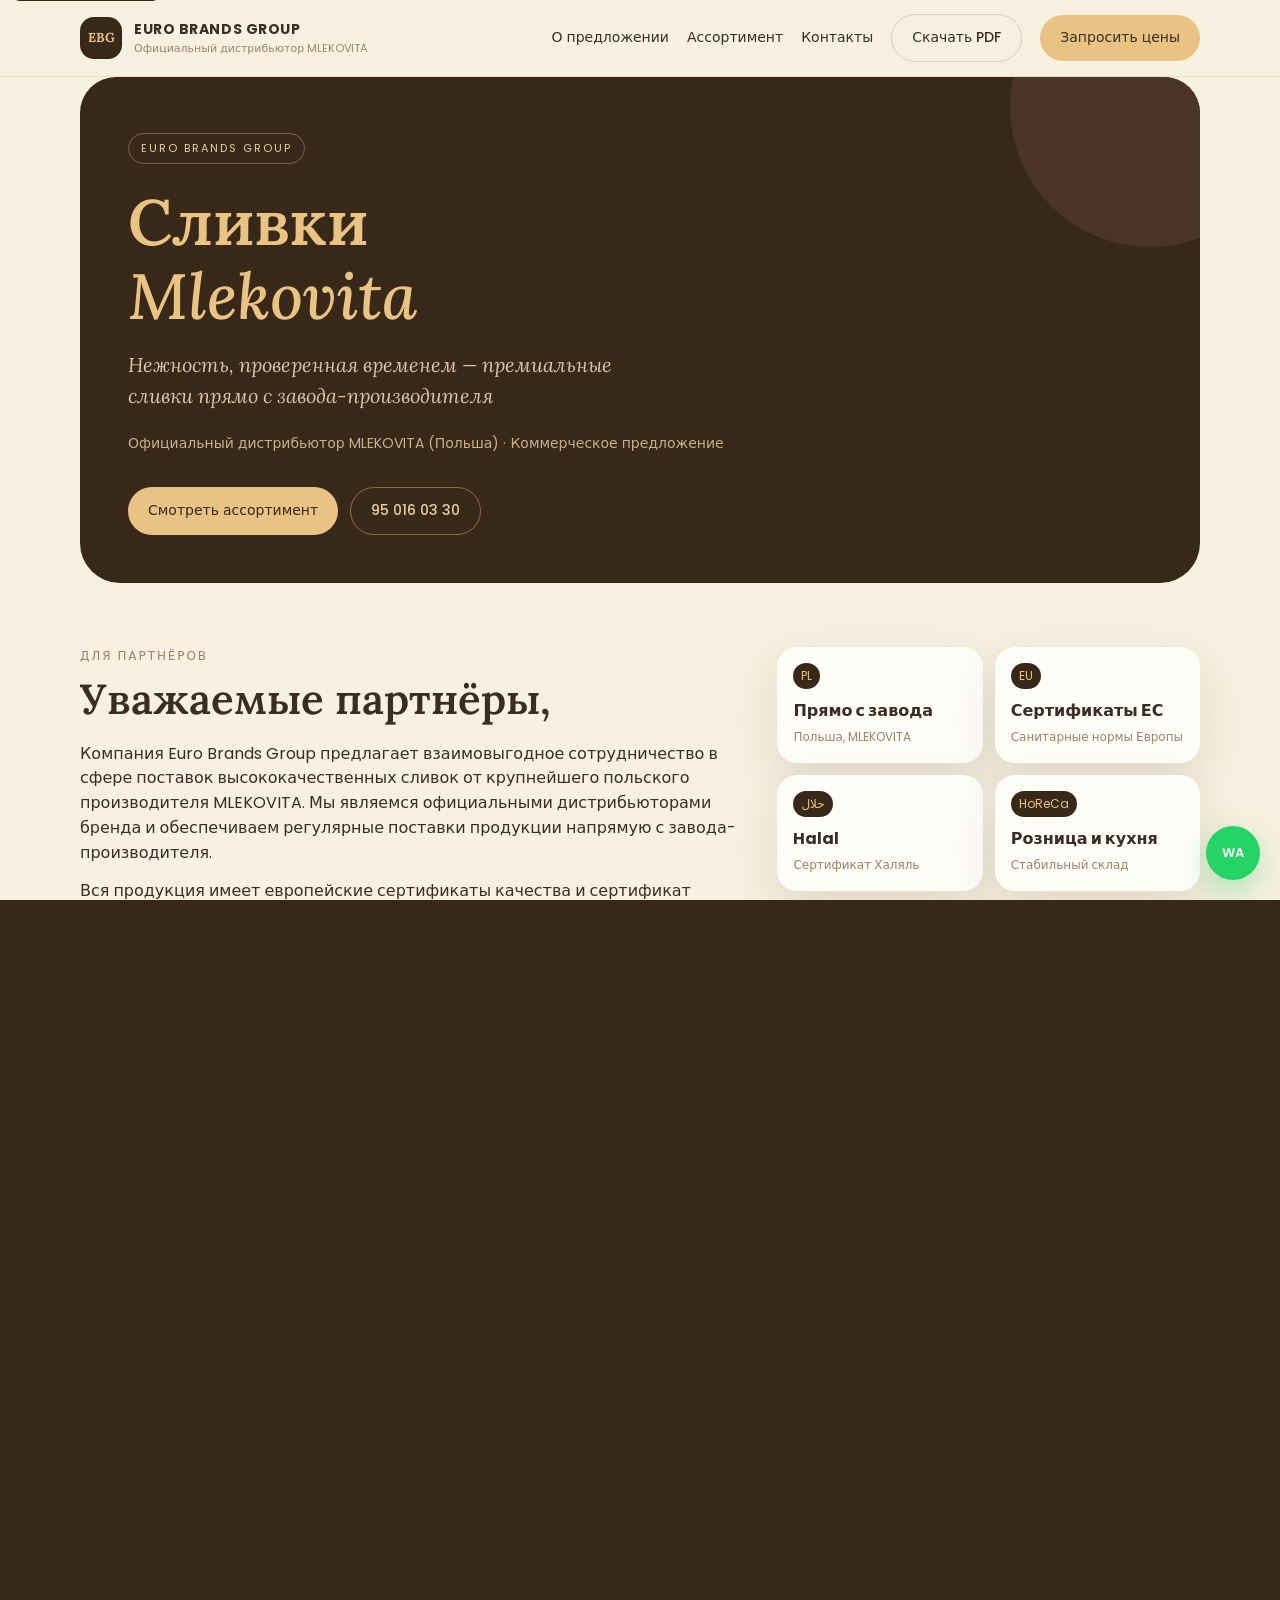
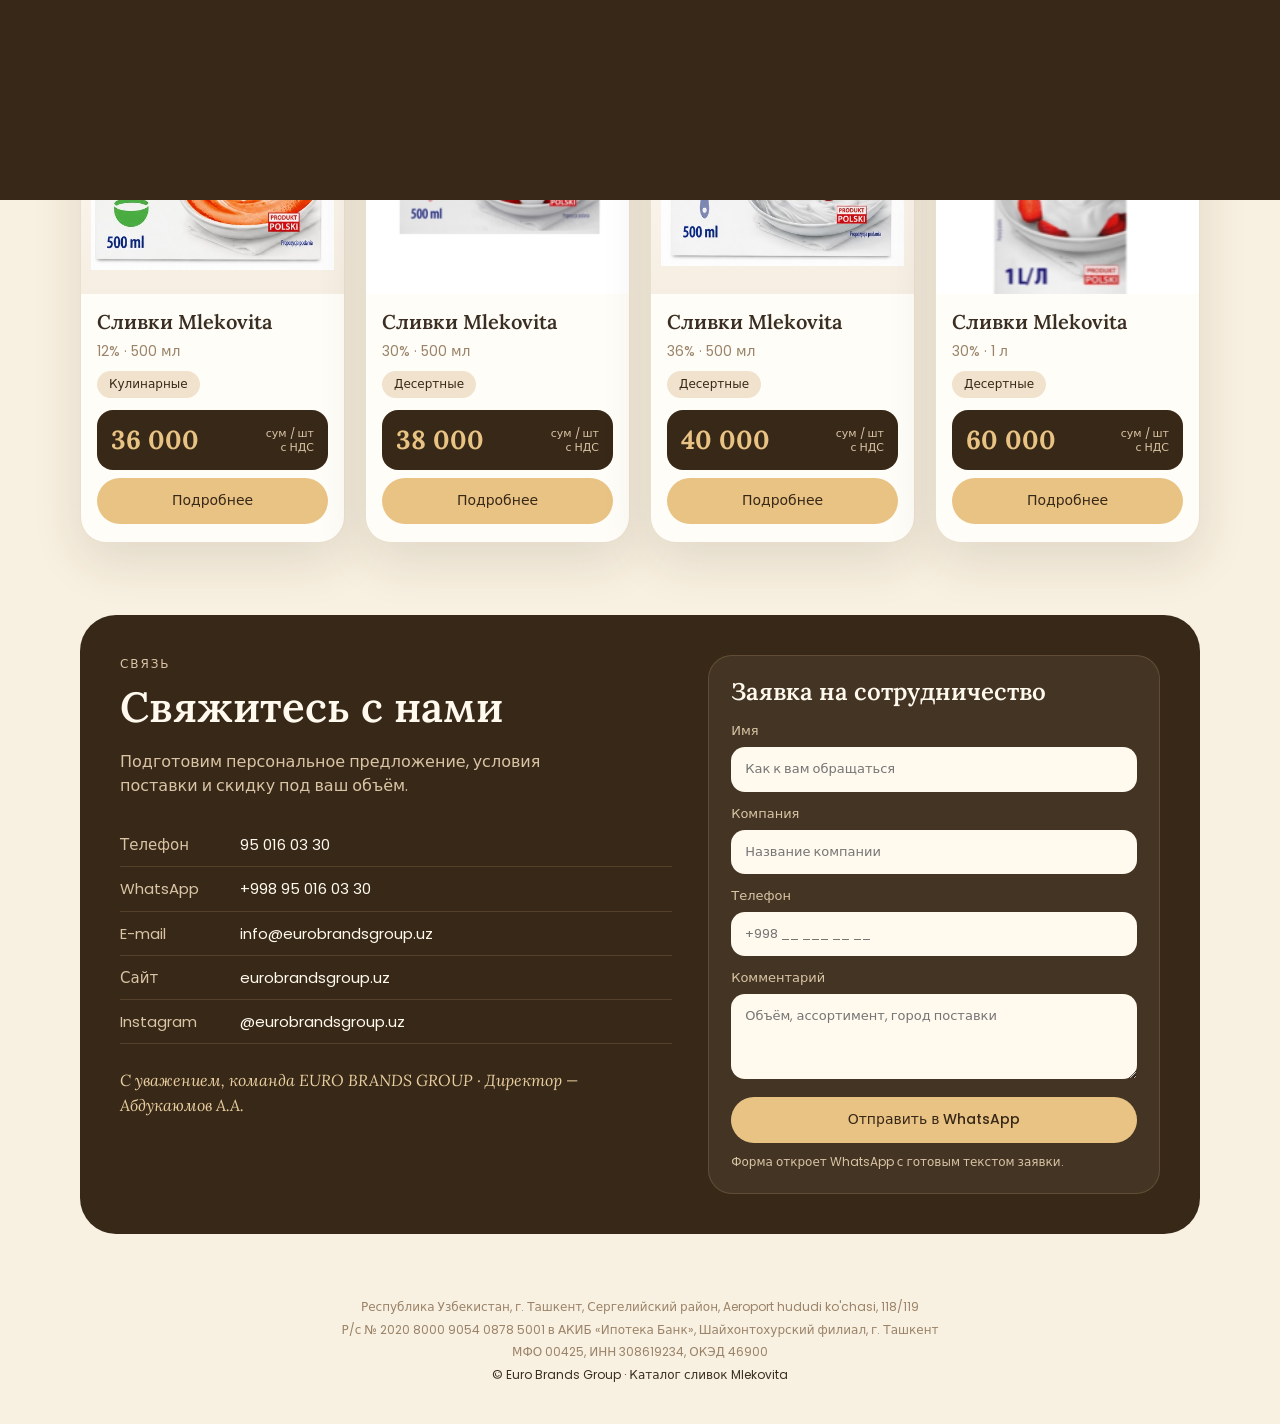
==== index.html @ cce96770 "Publish Mlekovita cream catalog for GitHub Pages. Co-authored-by: Cursor <cursoragent@cursor.com>" ====
<!DOCTYPE html>
<html lang="ru">
  <head>
    <meta charset="UTF-8" />
    <meta name="viewport" content="width=device-width, initial-scale=1" />
    <title>Каталог сливок Mlekovita — Euro Brands Group</title>
    <meta
      name="description"
      content="Официальный дистрибьютор MLEKOVITA в Узбекистане. Ультрапастеризованные сливки 12%, 30% и 36% напрямую с завода в Польше."
    />
    <meta name="theme-color" content="#382818" />
    <link rel="icon" href="./assets/favicon.svg" type="image/svg+xml" />
    <meta property="og:title" content="Каталог сливок Mlekovita — Euro Brands Group" />
    <meta property="og:image" content="./assets/og-cover.png" />
    <link rel="preconnect" href="https://fonts.googleapis.com" />
    <link rel="preconnect" href="https://fonts.gstatic.com" crossorigin />
    <link
      href="https://fonts.googleapis.com/css2?family=Lora:ital,wght@0,500;0,600;0,700;1,400;1,500&family=Poppins:ital,wght@0,400;0,500;0,600;1,400&display=swap"
      rel="stylesheet"
    />
    <link rel="stylesheet" href="./css/styles.css" />
  </head>
  <body>
    <a class="skip-link" href="#content">К содержанию</a>
    <div class="wipe" id="wipe" aria-hidden="true"></div>

    <header class="nav">
      <div class="nav__inner">
        <a class="brand" href="#top">
          <span class="brand__mark">EBG</span>
          <span class="brand__text">
            <strong>Euro Brands Group</strong>
            <small>Официальный дистрибьютор MLEKOVITA</small>
          </span>
        </a>
        <button class="nav__toggle" type="button" aria-expanded="false" aria-controls="menu">
          <span class="sr-only">Меню</span>
          <span></span><span></span><span></span>
        </button>
        <nav id="menu" class="menu">
          <a href="#about">О предложении</a>
          <a href="#products">Ассортимент</a>
          <a href="#contact">Контакты</a>
          <a class="btn btn--ghost" href="./assets/catalog.pdf" download>Скачать PDF</a>
          <a class="btn btn--gold" href="#contact">Запросить цены</a>
        </nav>
      </div>
    </header>

    <main id="content">
      <section class="hero" id="top">
        <div class="hero__panel">
          <div class="hero__orb" aria-hidden="true"></div>
          <p class="eyebrow">Euro Brands Group</p>
          <h1>Сливки<br /><em>Mlekovita</em></h1>
          <p class="hero__lead">
            Нежность, проверенная временем — премиальные сливки прямо с завода-производителя
          </p>
          <p class="hero__meta">
            Официальный дистрибьютор MLEKOVITA (Польша) · Коммерческое предложение
          </p>
          <div class="hero__actions">
            <a class="btn btn--gold" href="#products">Смотреть ассортимент</a>
            <a class="btn btn--ghost" href="tel:+998950160330">95 016 03 30</a>
          </div>
        </div>
      </section>

      <section class="about" id="about">
        <div class="about__grid reveal">
          <div>
            <p class="kicker">Для партнёров</p>
            <h2>Уважаемые партнёры,</h2>
            <p>
              Компания Euro Brands Group предлагает взаимовыгодное сотрудничество в сфере поставок
              высококачественных сливок от крупнейшего польского производителя MLEKOVITA. Мы являемся
              официальными дистрибьюторами бренда и обеспечиваем регулярные поставки продукции напрямую
              с завода-производителя.
            </p>
            <p>
              Вся продукция имеет европейские сертификаты качества и сертификат Халяль (Halal), а также
              соответствует санитарным нормам ЕС и проходит строгий контроль на каждом этапе
              производства. Сливки Mlekovita востребованы как в розничных продажах, так и в сегменте
              HoReCa.
            </p>
          </div>
          <aside class="badges">
            <div class="badge"><span>PL</span><strong>Прямо с завода</strong><small>Польша, MLEKOVITA</small></div>
            <div class="badge"><span>EU</span><strong>Сертификаты ЕС</strong><small>Санитарные нормы Европы</small></div>
            <div class="badge"><span>حلال</span><strong>Halal</strong><small>Сертификат Халяль</small></div>
            <div class="badge"><span>HoReCa</span><strong>Розница и кухня</strong><small>Стабильный склад</small></div>
          </aside>
        </div>

        <ul class="benefits">
          <li class="reveal">
            <span class="check" aria-hidden="true">✓</span>
            <p>Гарантированное качество и подлинность продукции</p>
          </li>
          <li class="reveal">
            <span class="check" aria-hidden="true">✓</span>
            <p>Конкурентные цены от официального дистрибьютора</p>
          </li>
          <li class="reveal">
            <span class="check" aria-hidden="true">✓</span>
            <p>Гибкие условия сотрудничества и индивидуальные скидки</p>
          </li>
          <li class="reveal">
            <span class="check" aria-hidden="true">✓</span>
            <p>Стабильные поставки и постоянное наличие на складе</p>
          </li>
        </ul>

        <p class="about__note reveal">
          Будем рады обсудить индивидуальные условия работы и подготовить персональное предложение для
          вашей компании. Ниже — подробная информация об ассортименте сливок.
        </p>
      </section>

      <section class="catalog" id="products">
        <header class="catalog__head reveal">
          <h2>Сливки Mlekovita</h2>
          <p>Ультрапастеризованные · из отборного молочного сырья</p>
        </header>

        <div class="toolbar reveal" role="tablist" aria-label="Фильтр ассортимента">
          <button class="chip is-active" type="button" data-filter="all">Все</button>
          <button class="chip" type="button" data-filter="culinary">Кулинарные</button>
          <button class="chip" type="button" data-filter="dessert">Десертные</button>
        </div>

        <div class="products" id="catalog-grid"></div>
      </section>

      <section class="contact" id="contact">
        <div class="contact__panel reveal">
          <div>
            <p class="kicker kicker--light">Связь</p>
            <h2>Свяжитесь с нами</h2>
            <p class="contact__intro">
              Подготовим персональное предложение, условия поставки и скидку под ваш объём.
            </p>
            <ul class="contacts">
              <li><span>Телефон</span><a href="tel:+998950160330">95 016 03 30</a></li>
              <li><span>WhatsApp</span><a href="https://wa.me/998950160330" target="_blank" rel="noopener">+998 95 016 03 30</a></li>
              <li><span>E-mail</span><a href="mailto:info@eurobrandsgroup.uz">info@eurobrandsgroup.uz</a></li>
              <li><span>Сайт</span><a href="https://eurobrandsgroup.uz" target="_blank" rel="noopener">eurobrandsgroup.uz</a></li>
              <li><span>Instagram</span><a href="https://instagram.com/eurobrandsgroup.uz" target="_blank" rel="noopener">@eurobrandsgroup.uz</a></li>
            </ul>
            <p class="signoff">С уважением, команда EURO BRANDS GROUP · Директор — Абдукаюмов А.А.</p>
          </div>

          <form class="lead" id="lead-form">
            <h3>Заявка на сотрудничество</h3>
            <label>Имя<input name="name" type="text" autocomplete="name" required placeholder="Как к вам обращаться" /></label>
            <label>Компания<input name="company" type="text" autocomplete="organization" placeholder="Название компании" /></label>
            <label>Телефон<input name="phone" type="tel" autocomplete="tel" required placeholder="+998 __ ___ __ __" /></label>
            <label>Комментарий<textarea name="message" rows="3" placeholder="Объём, ассортимент, город поставки"></textarea></label>
            <button class="btn btn--gold btn--full" type="submit">Отправить в WhatsApp</button>
            <p class="lead__hint">Форма откроет WhatsApp с готовым текстом заявки.</p>
          </form>
        </div>
      </section>
    </main>

    <footer class="footer">
      <p>Республика Узбекистан, г. Ташкент, Сергелийский район, Aeroport hududi ko'chasi, 118/119</p>
      <p>Р/с № 2020 8000 9054 0878 5001 в АКИБ «Ипотека Банк», Шайхонтохурский филиал, г. Ташкент</p>
      <p>МФО 00425, ИНН 308619234, ОКЭД 46900</p>
      <p class="footer__copy">© Euro Brands Group · Каталог сливок Mlekovita</p>
    </footer>

    <a class="wa-float" href="https://wa.me/998950160330" target="_blank" rel="noopener" aria-label="Написать в WhatsApp">WA</a>

    <script src="./js/products.js"></script>
    <script src="./js/main.js"></script>
  </body>
</html>
---- css/styles.css ----
:root {
  --cream: #f8f0e0;
  --cream-2: #f3e6cf;
  --paper: #fff9ee;
  --white: #fffdf8;
  --chocolate: #382818;
  --chocolate-2: #4a3426;
  --ink: #3a2e22;
  --gold: #e9c384;
  --gold-2: #e9cfa0;
  --gold-3: #d9c4a5;
  --line: #c9af8c;
  --muted: #9a8368;
  --green: #2f8a3a;
  --red: #c21f3a;
  --navy: #1c3d6e;
  --shadow: 0 18px 50px rgba(56, 40, 24, 0.12);
  --radius: 28px;
  --max: 1120px;
}

*,
*::before,
*::after {
  box-sizing: border-box;
}

html {
  scroll-behavior: smooth;
}

body {
  margin: 0;
  font-family: "Poppins", system-ui, sans-serif;
  color: var(--ink);
  background: var(--cream);
  line-height: 1.55;
  overflow-x: hidden;
}

img {
  max-width: 100%;
  display: block;
}

a {
  color: inherit;
}

h1,
h2,
h3 {
  font-family: "Lora", Georgia, serif;
  font-weight: 600;
  line-height: 1.15;
  margin: 0;
}

p,
ul {
  margin: 0;
}

button,
input,
textarea {
  font: inherit;
}

.sr-only {
  position: absolute;
  width: 1px;
  height: 1px;
  padding: 0;
  margin: -1px;
  overflow: hidden;
  clip: rect(0, 0, 0, 0);
  white-space: nowrap;
  border: 0;
}

.skip-link {
  position: absolute;
  left: 12px;
  top: -40px;
  z-index: 20;
  background: var(--chocolate);
  color: var(--gold);
  padding: 8px 12px;
  border-radius: 8px;
}

.skip-link:focus {
  top: 12px;
}

.nav {
  position: sticky;
  top: 0;
  z-index: 10;
  backdrop-filter: blur(16px);
  background: rgba(248, 240, 224, 0.86);
  border-bottom: 1px solid rgba(201, 175, 140, 0.28);
}

.nav__inner,
.about,
.catalog,
.contact,
.footer {
  width: min(var(--max), calc(100% - 32px));
  margin: 0 auto;
}

.nav__inner {
  position: relative;
  display: flex;
  align-items: center;
  justify-content: space-between;
  gap: 16px;
  min-height: 76px;
}

.brand {
  display: flex;
  align-items: center;
  gap: 12px;
  text-decoration: none;
}

.brand__mark {
  width: 42px;
  height: 42px;
  border-radius: 14px;
  display: grid;
  place-items: center;
  background: var(--chocolate);
  color: var(--gold);
  font-family: "Lora", serif;
  font-size: 13px;
  font-weight: 700;
}

.brand__text {
  display: flex;
  flex-direction: column;
}

.brand__text strong {
  font-size: 14px;
  letter-spacing: 0.04em;
  text-transform: uppercase;
}

.brand__text small {
  color: var(--muted);
  font-size: 11px;
}

.menu {
  display: flex;
  align-items: center;
  gap: 18px;
}

.menu a {
  text-decoration: none;
  font-size: 14px;
  color: var(--ink);
}

.nav__toggle {
  display: none;
  width: 44px;
  height: 44px;
  border: 0;
  background: transparent;
  padding: 10px;
}

.nav__toggle span {
  display: block;
  height: 2px;
  margin: 6px 0;
  background: var(--chocolate);
}

.btn {
  display: inline-flex;
  align-items: center;
  justify-content: center;
  text-decoration: none;
  border: 0;
  cursor: pointer;
  border-radius: 999px;
  padding: 12px 20px;
  font-size: 14px;
  font-weight: 500;
  transition: transform 0.2s ease, background 0.2s ease;
}

.btn:hover {
  transform: translateY(-1px);
}

.btn--gold {
  background: var(--gold);
  color: var(--chocolate);
}

.btn--ghost {
  background: transparent;
  color: var(--gold-2);
  border: 1px solid rgba(233, 195, 132, 0.45);
}

.nav .btn--ghost {
  color: var(--ink);
  border-color: rgba(56, 40, 24, 0.16);
}

.btn--full {
  width: 100%;
}

.hero {
  width: min(var(--max), calc(100% - 32px));
  margin: 0 auto;
}

.hero__panel {
  position: relative;
  overflow: hidden;
  background: var(--chocolate);
  color: var(--paper);
  border-radius: 36px 36px 40px 40px;
  padding: 56px 48px 48px;
  min-height: 340px;
}

.hero__orb {
  position: absolute;
  right: -90px;
  top: -110px;
  width: 280px;
  height: 280px;
  border-radius: 50%;
  background: #4a3426;
  animation: float 8s ease-in-out infinite;
}

@keyframes float {
  0%,
  100% {
    transform: translate(0, 0);
  }
  50% {
    transform: translate(-18px, 16px);
  }
}

.eyebrow {
  display: inline-block;
  border: 1px solid rgba(233, 207, 160, 0.35);
  border-radius: 999px;
  padding: 6px 12px;
  letter-spacing: 0.18em;
  text-transform: uppercase;
  font-size: 11px;
  color: var(--gold-2);
  margin-bottom: 22px;
}

.hero h1 {
  font-size: clamp(36px, 6vw, 64px);
  color: var(--gold);
  font-style: normal;
}

.hero h1 em {
  font-style: italic;
  font-weight: 500;
}

.hero__lead {
  max-width: 520px;
  margin-top: 16px;
  font-family: "Lora", serif;
  font-style: italic;
  font-size: clamp(16px, 2vw, 20px);
  color: var(--gold-3);
}

.hero__meta {
  margin-top: 22px;
  color: var(--line);
  font-size: 14px;
}

.hero__actions {
  display: flex;
  flex-wrap: wrap;
  gap: 12px;
  margin-top: 32px;
}

.about {
  padding: 64px 0 24px;
}

.kicker {
  color: var(--muted);
  text-transform: uppercase;
  letter-spacing: 0.16em;
  font-size: 12px;
  margin-bottom: 10px;
}

.kicker--light {
  color: var(--gold-3);
}

.about h2,
.catalog h2,
.contact h2 {
  font-size: clamp(28px, 4vw, 42px);
  margin-bottom: 18px;
}

.about__grid {
  display: grid;
  grid-template-columns: 1.4fr 0.9fr;
  gap: 40px;
  align-items: start;
}

.about p + p {
  margin-top: 14px;
}

.badges {
  display: grid;
  grid-template-columns: 1fr 1fr;
  gap: 12px;
}

.badge {
  background: var(--white);
  border-radius: 20px;
  padding: 16px;
  box-shadow: var(--shadow);
}

.badge span {
  display: inline-block;
  font-size: 12px;
  color: var(--gold);
  background: var(--chocolate);
  border-radius: 999px;
  padding: 4px 8px;
  margin-bottom: 10px;
}

.badge strong,
.badge small {
  display: block;
}

.badge small {
  color: var(--muted);
  font-size: 12px;
  margin-top: 4px;
}

.benefits {
  list-style: none;
  padding: 36px 0 0;
  display: grid;
  grid-template-columns: 1fr 1fr;
  gap: 14px;
}

.benefits li {
  display: flex;
  gap: 14px;
  align-items: flex-start;
  background: var(--white);
  border-radius: 22px;
  padding: 18px 20px;
  box-shadow: 0 10px 30px rgba(56, 40, 24, 0.06);
}

.check {
  flex: 0 0 28px;
  width: 28px;
  height: 28px;
  border-radius: 50%;
  background: var(--chocolate-2);
  color: var(--paper);
  display: grid;
  place-items: center;
  font-size: 13px;
}

.about__note {
  margin-top: 28px;
  font-family: "Lora", serif;
  font-style: italic;
  color: var(--chocolate-2);
  max-width: 760px;
}

.catalog {
  padding: 24px 0 72px;
}

.catalog__head {
  background: var(--chocolate);
  color: var(--paper);
  border-radius: var(--radius);
  padding: 28px 32px;
  margin-bottom: 22px;
}

.catalog__head p {
  color: var(--gold-3);
}

.toolbar {
  display: flex;
  flex-wrap: wrap;
  gap: 10px;
  margin: 0 0 22px;
}

.chip {
  border: 1px solid rgba(56, 40, 24, 0.14);
  background: var(--white);
  color: var(--ink);
  border-radius: 999px;
  padding: 8px 16px;
  cursor: pointer;
}

.chip.is-active {
  background: var(--chocolate);
  color: var(--gold);
  border-color: var(--chocolate);
}

.products {
  display: grid;
  grid-template-columns: repeat(4, minmax(0, 1fr));
  gap: 20px;
}

.card {
  position: relative;
  display: flex;
  flex-direction: column;
  background: var(--white);
  border-radius: 26px;
  overflow: hidden;
  border: 1px solid rgba(201, 175, 140, 0.38);
  box-shadow: var(--shadow);
  transition: transform 0.25s ease, box-shadow 0.25s ease;
}

.card:hover {
  transform: translateY(-6px);
  box-shadow: 0 22px 40px rgba(56, 40, 24, 0.14);
}

.card[data-tone="green"] {
  border-top: 6px solid var(--green);
}

.card[data-tone="red"] {
  border-top: 6px solid var(--red);
}

.card[data-tone="navy"] {
  border-top: 6px solid var(--navy);
}

.card__media {
  display: block;
  aspect-ratio: 3 / 4;
  background: linear-gradient(180deg, #fff 0%, #f6eee2 100%);
  overflow: hidden;
}

.card__media img {
  width: 100%;
  height: 100%;
  object-fit: contain;
  padding: 10px;
  transform: scale(var(--zoom, 1));
  transform-origin: center center;
  transition: transform 0.5s cubic-bezier(0.22, 1, 0.36, 1);
}

.card:hover .card__media img {
  transform: scale(calc(var(--zoom, 1) * 1.05));
}

.card__body {
  padding: 16px 16px 18px;
  display: flex;
  flex-direction: column;
  gap: 8px;
  flex: 1;
}

.card__body .btn {
  margin-top: auto;
}

.card h3 {
  font-size: 20px;
}

.card__meta {
  color: var(--muted);
  font-size: 14px;
}

.tag {
  display: inline-flex;
  align-self: flex-start;
  background: #f0e2cc;
  color: var(--chocolate);
  border-radius: 999px;
  padding: 4px 12px;
  font-size: 12px;
}

.price {
  margin-top: 4px;
  background: var(--chocolate);
  color: var(--paper);
  display: flex;
  justify-content: space-between;
  align-items: center;
  padding: 10px 14px;
  border-radius: 16px;
}

.price strong {
  font-family: "Lora", serif;
  font-size: 26px;
  font-weight: 700;
  color: var(--gold);
}

.price span {
  text-align: right;
  font-size: 11px;
  color: var(--gold-3);
  line-height: 1.3;
}

.price--pdp {
  max-width: 280px;
  margin: 18px 0;
}

.fav {
  position: absolute;
  top: 14px;
  right: 14px;
  z-index: 2;
  width: 38px;
  height: 38px;
  border: 0;
  border-radius: 50%;
  background: rgba(255, 249, 238, 0.9);
  color: var(--muted);
  cursor: pointer;
}

.fav.is-on,
.fav-btn.is-on {
  color: var(--red);
}

.contact {
  padding-bottom: 56px;
}

.contact__panel {
  background: var(--chocolate);
  color: var(--paper);
  border-radius: 36px;
  padding: 40px;
  display: grid;
  grid-template-columns: 1.1fr 0.9fr;
  gap: 36px;
}

.contact__intro {
  color: var(--gold-3);
  max-width: 460px;
}

.contacts {
  list-style: none;
  padding: 24px 0;
}

.contacts li {
  display: grid;
  grid-template-columns: 110px 1fr;
  gap: 10px;
  padding: 10px 0;
  border-bottom: 1px solid rgba(233, 195, 132, 0.16);
  font-size: 15px;
}

.contacts span {
  color: var(--gold-3);
}

.contacts a {
  color: var(--paper);
  text-decoration: none;
}

.signoff {
  font-family: "Lora", serif;
  font-style: italic;
  color: var(--gold-2);
}

.lead {
  background: rgba(255, 249, 238, 0.06);
  border: 1px solid rgba(233, 195, 132, 0.18);
  border-radius: 24px;
  padding: 22px;
}

.lead h3 {
  margin-bottom: 16px;
  font-size: 24px;
}

.lead label {
  display: block;
  font-size: 13px;
  color: var(--gold-3);
  margin-bottom: 12px;
}

.lead input,
.lead textarea {
  width: 100%;
  margin-top: 6px;
  border: 0;
  border-radius: 14px;
  padding: 12px 14px;
  background: var(--paper);
  color: var(--ink);
  outline: none;
}

.lead textarea {
  resize: vertical;
}

.lead__hint {
  margin-top: 10px;
  font-size: 12px;
  color: var(--gold-3);
}

.footer {
  padding: 8px 0 40px;
  color: var(--muted);
  font-size: 12px;
  text-align: center;
}

.footer p + p {
  margin-top: 4px;
}

.footer__copy {
  margin-top: 14px;
  color: var(--ink);
}

.wipe {
  position: fixed;
  inset: 0;
  z-index: 30;
  background: var(--chocolate);
  transform: translateY(100%);
  pointer-events: none;
}

.wipe.is-in {
  animation: wipe-in 0.42s cubic-bezier(0.76, 0, 0.24, 1) forwards;
}

.wipe.is-leave {
  animation: wipe-out 0.5s cubic-bezier(0.76, 0, 0.24, 1) forwards;
}

@keyframes wipe-in {
  to {
    transform: translateY(0);
  }
}

@keyframes wipe-out {
  from {
    transform: translateY(0);
  }
  to {
    transform: translateY(-100%);
  }
}

.reveal {
  opacity: 0;
  transform: translateY(28px);
  animation: none;
}

.reveal.is-in {
  animation: rise 0.7s cubic-bezier(0.22, 1, 0.36, 1) forwards;
  animation-delay: var(--d, 0ms);
}

@keyframes rise {
  to {
    opacity: 1;
    transform: none;
  }
}

.wa-float {
  position: fixed;
  right: 20px;
  bottom: 20px;
  z-index: 12;
  width: 54px;
  height: 54px;
  border-radius: 50%;
  display: grid;
  place-items: center;
  background: #25d366;
  color: #fff;
  text-decoration: none;
  font-size: 13px;
  font-weight: 600;
  box-shadow: 0 12px 30px rgba(37, 211, 102, 0.35);
}

.pdp,
.related {
  width: min(var(--max), calc(100% - 32px));
  margin: 0 auto;
}

.pdp {
  padding: 28px 0 56px;
}

.back {
  display: inline-block;
  margin-bottom: 22px;
  text-decoration: none;
  color: var(--muted);
}

.pdp__grid {
  display: grid;
  grid-template-columns: 0.9fr 1.1fr;
  gap: 36px;
  align-items: start;
}

.lens {
  position: relative;
  overflow: hidden;
  margin: 0;
  aspect-ratio: 3 / 4;
  border-radius: 32px;
  background: var(--white);
  box-shadow: var(--shadow);
}

.lens img {
  width: 100%;
  height: 100%;
  object-fit: contain;
  padding: 18px;
  transform: scale(var(--zoom, 1));
  transform-origin: center center;
}

.lens__glass {
  position: absolute;
  width: 140px;
  height: 140px;
  margin: -70px 0 0 -70px;
  border-radius: 50%;
  border: 3px solid #fff;
  opacity: 0;
  pointer-events: none;
  box-shadow: 0 10px 30px rgba(56, 40, 24, 0.2);
}

.pdp__info h1 {
  font-size: clamp(36px, 5vw, 56px);
  margin: 10px 0 8px;
}

.pdp__spec {
  color: var(--muted);
  font-size: 18px;
}

.pdp__lead {
  margin-top: 16px;
  max-width: 520px;
}

.pdp__list {
  padding-left: 18px;
  margin: 8px 0 22px;
}

.pdp__list li + li {
  margin-top: 10px;
}

.pdp__actions {
  display: flex;
  flex-wrap: wrap;
  gap: 10px;
}

.related {
  padding-bottom: 64px;
}

.related h2 {
  margin-bottom: 16px;
}

.related__row {
  display: grid;
  grid-template-columns: repeat(3, 1fr);
  gap: 14px;
}

.mini {
  display: grid;
  gap: 8px;
  text-decoration: none;
  background: var(--white);
  border-radius: 20px;
  padding: 12px;
  box-shadow: var(--shadow);
}

.mini img {
  width: 100%;
  height: 140px;
  object-fit: contain;
}

.pdp__empty a {
  color: var(--chocolate);
}

@media (max-width: 900px) {
  .nav__toggle {
    display: block;
  }

  .menu {
    display: none;
    position: absolute;
    top: calc(100% + 8px);
    left: 0;
    right: 0;
    background: var(--white);
    border-radius: 20px;
    padding: 16px;
    flex-direction: column;
    align-items: stretch;
    box-shadow: var(--shadow);
  }

  .menu a {
    padding: 10px 8px;
  }

  .menu.is-open {
    display: flex;
  }

  .about__grid,
  .benefits,
  .contact__panel,
  .pdp__grid,
  .related__row {
    grid-template-columns: 1fr;
  }

  .products {
    grid-template-columns: 1fr 1fr;
  }

  .hero__panel,
  .contact__panel,
  .catalog__head {
    padding: 28px 22px;
  }
}

@media (max-width: 640px) {
  .products {
    grid-template-columns: 1fr;
    max-width: 380px;
    margin-inline: auto;
  }
}

@media (prefers-reduced-motion: reduce) {
  html {
    scroll-behavior: auto;
  }

  .btn:hover,
  .card,
  .hero__orb,
  .reveal {
    transform: none !important;
    animation: none !important;
    opacity: 1 !important;
  }

  .wipe {
    display: none !important;
  }
}
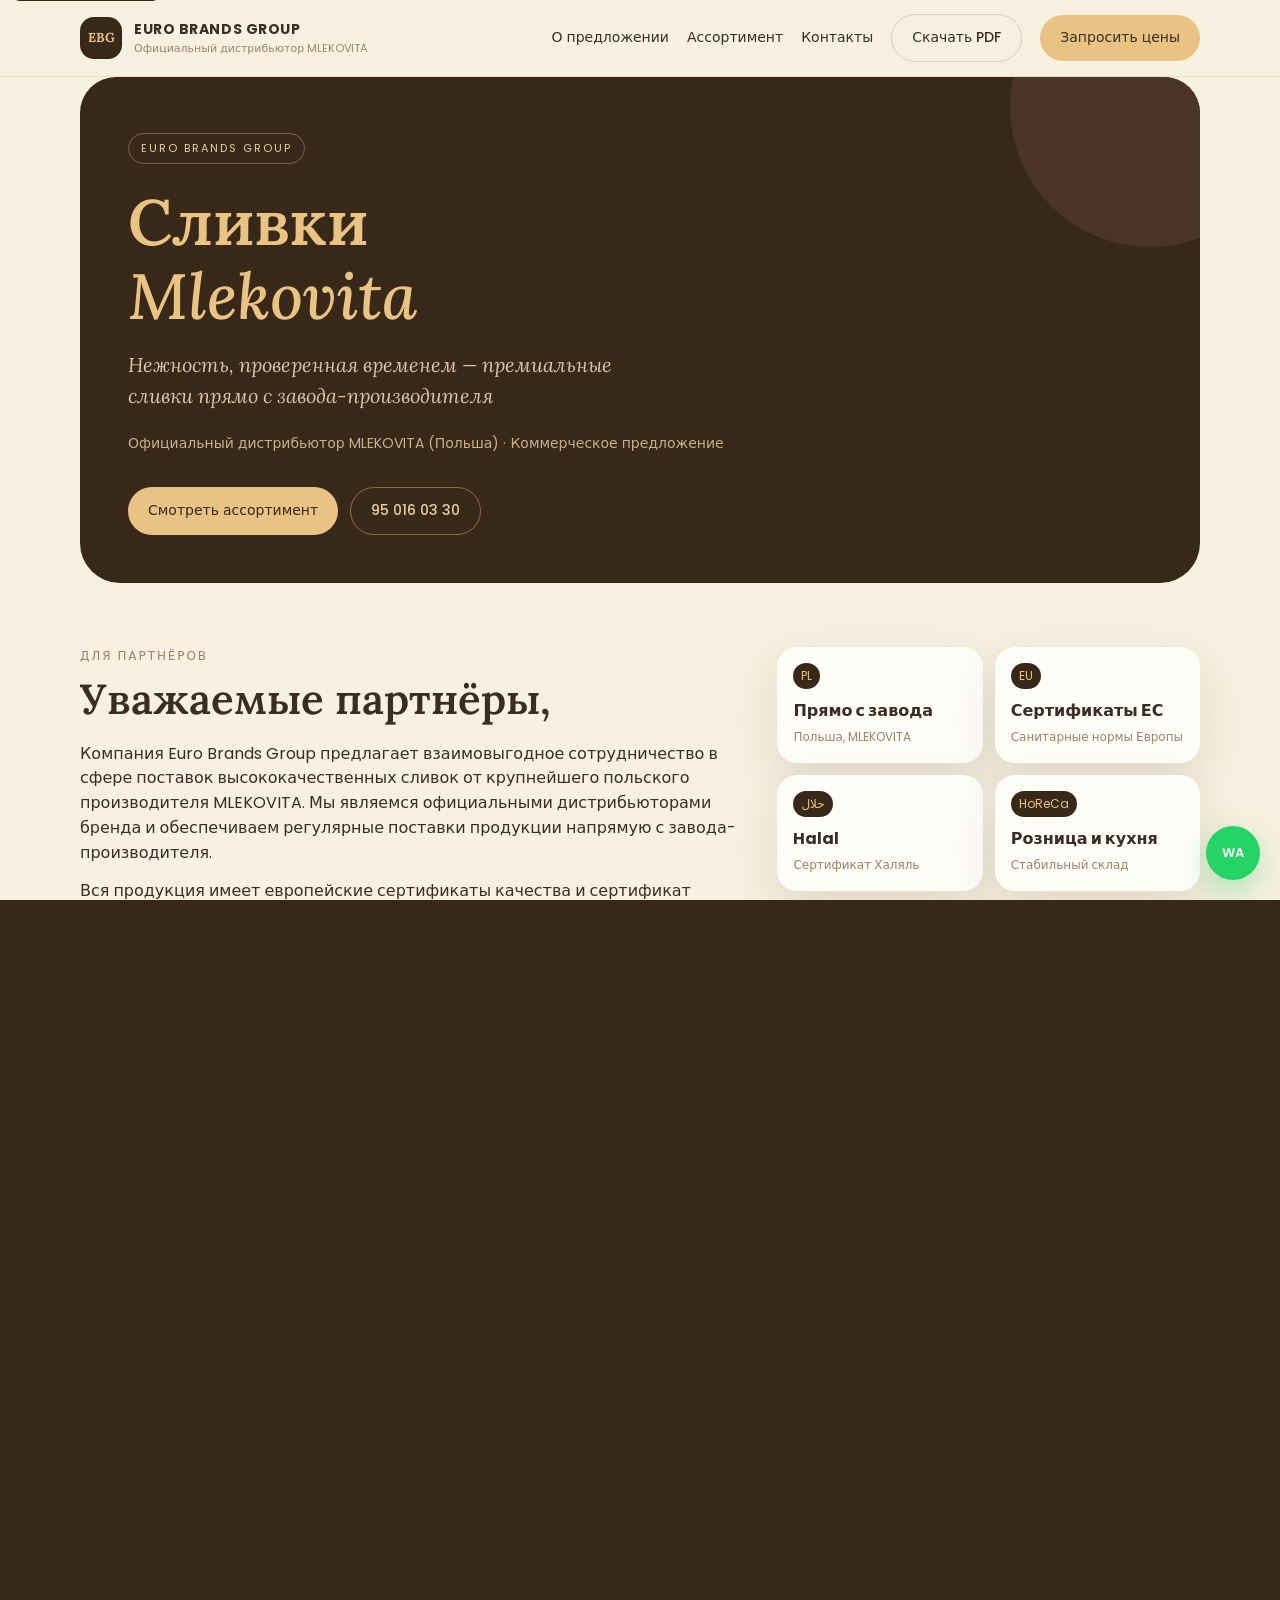
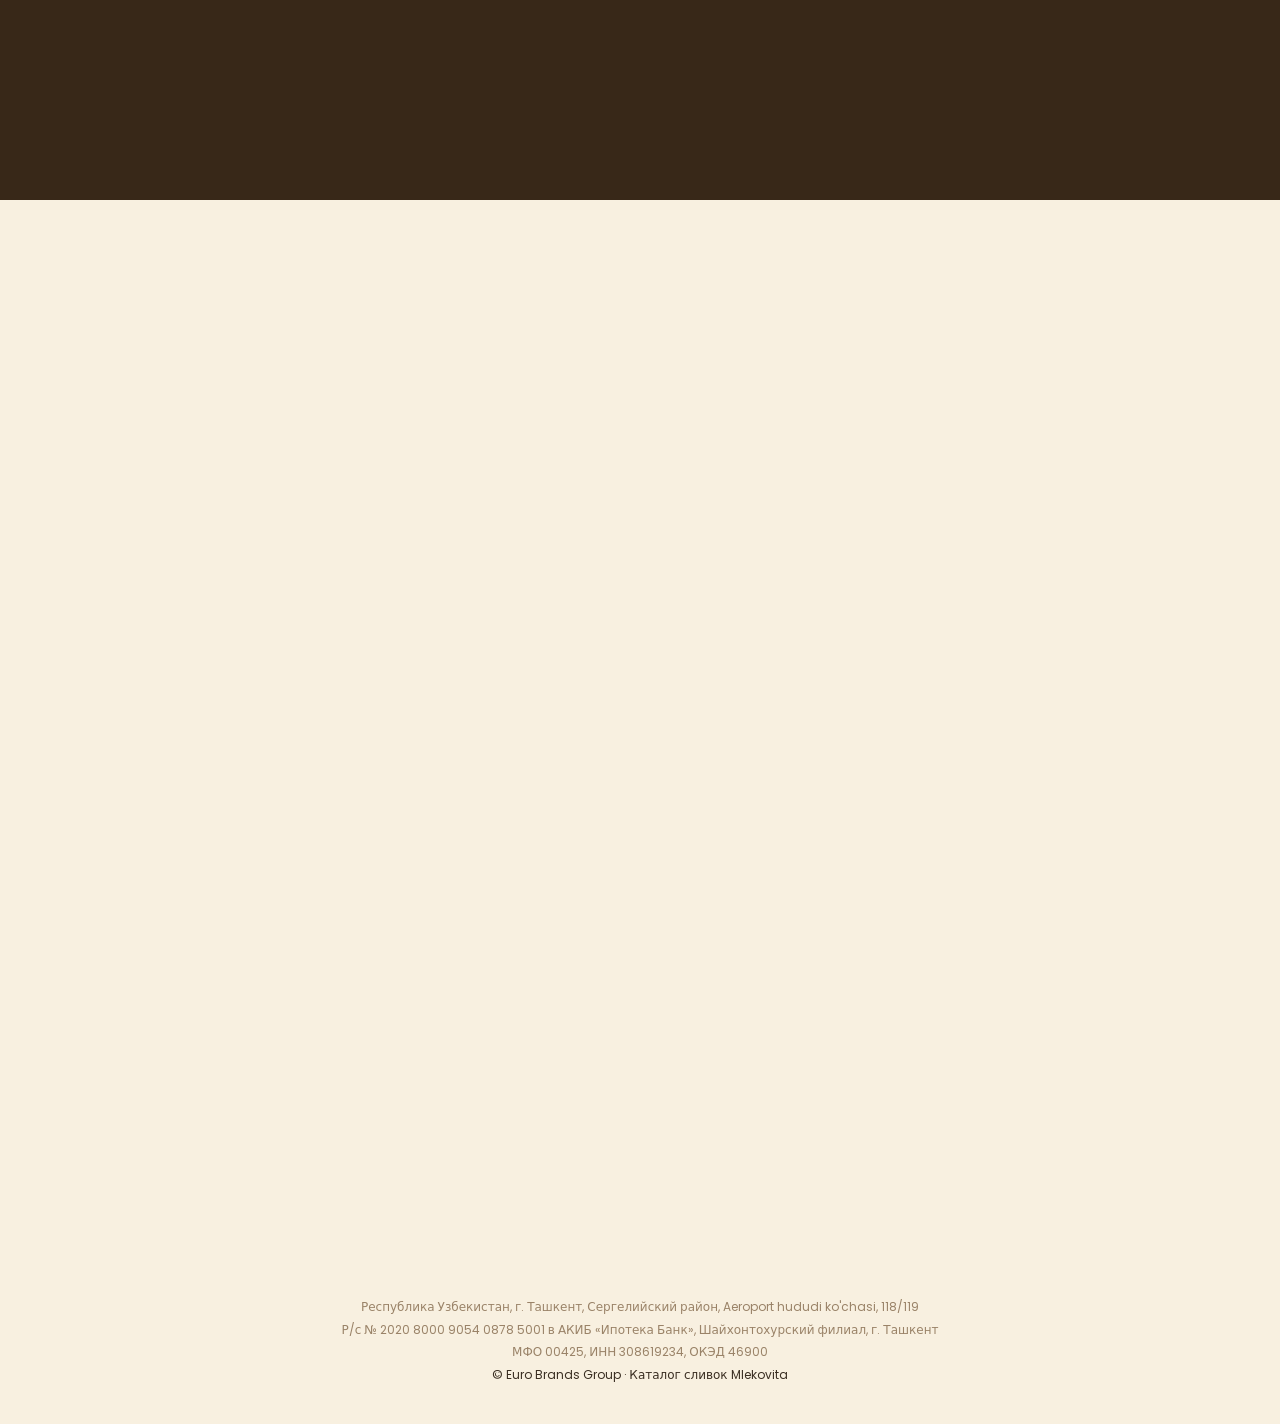
==== commit 09070099: "Add a clear phone mode with badge, welcome toast, and bottom actions. Co-authored-by: Cursor <cursor" ====
--- a/index.html
+++ b/index.html
@@ -2,7 +2,17 @@
 <html lang="ru">
   <head>
     <meta charset="UTF-8" />
-    <meta name="viewport" content="width=device-width, initial-scale=1" />
+    <meta name="viewport" content="width=device-width, initial-scale=1, viewport-fit=cover" />
+    <meta name="apple-mobile-web-app-capable" content="yes" />
+    <meta name="mobile-web-app-capable" content="yes" />
+    <script>
+      (function () {
+        var ua = navigator.userAgent || "";
+        var phone = /Android|iPhone|iPod|webOS|BlackBerry|IEMobile|Opera Mini/i.test(ua) && !/iPad/i.test(ua);
+        var compact = window.matchMedia("(max-width: 820px)").matches && window.matchMedia("(pointer: coarse)").matches;
+        if (phone || compact) document.documentElement.classList.add("is-phone");
+      })();
+    </script>
     <title>Каталог сливок Mlekovita — Euro Brands Group</title>
     <meta
       name="description"
@@ -33,6 +43,7 @@
             <small>Официальный дистрибьютор MLEKOVITA</small>
           </span>
         </a>
+        <span class="phone-pill" hidden>Телефон</span>
         <button class="nav__toggle" type="button" aria-expanded="false" aria-controls="menu">
           <span class="sr-only">Меню</span>
           <span></span><span></span><span></span>
--- a/css/styles.css
+++ b/css/styles.css
@@ -157,6 +157,22 @@
   font-size: 11px;
 }
 
+.phone-pill {
+  margin-left: auto;
+  margin-right: 8px;
+  border-radius: 999px;
+  padding: 5px 10px;
+  background: var(--chocolate);
+  color: var(--gold);
+  font-size: 11px;
+  letter-spacing: 0.08em;
+  text-transform: uppercase;
+}
+
+html.is-phone .phone-pill {
+  display: inline-flex;
+}
+
 .menu {
   display: flex;
   align-items: center;
@@ -781,7 +797,7 @@
   align-items: start;
 }
 
-.lens {
+.shot-lg {
   position: relative;
   overflow: hidden;
   margin: 0;
@@ -791,25 +807,13 @@
   box-shadow: var(--shadow);
 }
 
-.lens img {
+.shot-lg img {
   width: 100%;
   height: 100%;
   object-fit: contain;
   padding: 18px;
   transform: scale(var(--zoom, 1));
   transform-origin: center center;
-}
-
-.lens__glass {
-  position: absolute;
-  width: 140px;
-  height: 140px;
-  margin: -70px 0 0 -70px;
-  border-radius: 50%;
-  border: 3px solid #fff;
-  opacity: 0;
-  pointer-events: none;
-  box-shadow: 0 10px 30px rgba(56, 40, 24, 0.2);
 }
 
 .pdp__info h1 {
@@ -930,6 +934,96 @@
   }
 }
 
+html.is-phone .wa-float,
+html.is-phone .wipe {
+  display: none;
+}
+
+html.is-phone body {
+  padding-bottom: calc(88px + env(safe-area-inset-bottom));
+}
+
+html.is-phone .hero__actions .btn,
+html.is-phone .card .btn,
+html.is-phone .pdp__actions .btn {
+  min-height: 48px;
+}
+
+html.is-phone .products {
+  grid-template-columns: 1fr;
+  max-width: 420px;
+  margin-inline: auto;
+}
+
+.phone-dock {
+  display: none;
+}
+
+html.is-phone .phone-dock {
+  display: grid;
+  grid-template-columns: 1fr 1fr 1.2fr;
+  position: fixed;
+  left: 12px;
+  right: 12px;
+  bottom: calc(10px + env(safe-area-inset-bottom));
+  z-index: 20;
+  gap: 8px;
+  padding: 8px;
+  border-radius: 22px;
+  background: rgba(56, 40, 24, 0.94);
+  box-shadow: 0 16px 40px rgba(56, 40, 24, 0.28);
+}
+
+.phone-dock a {
+  display: grid;
+  place-items: center;
+  min-height: 44px;
+  border-radius: 16px;
+  color: var(--paper);
+  text-decoration: none;
+  font-size: 13px;
+}
+
+.phone-dock__wa {
+  background: #25d366;
+  color: #fff !important;
+  font-weight: 600;
+}
+
+.phone-toast {
+  position: fixed;
+  left: 12px;
+  right: 12px;
+  bottom: calc(86px + env(safe-area-inset-bottom));
+  z-index: 21;
+  background: var(--white);
+  color: var(--ink);
+  border-radius: 20px;
+  padding: 16px;
+  box-shadow: var(--shadow);
+  animation: rise 0.45s ease both;
+}
+
+.phone-toast p {
+  font-size: 14px;
+  margin-bottom: 12px;
+}
+
+.phone-toast__ok {
+  width: 100%;
+  border: 0;
+  border-radius: 999px;
+  padding: 12px;
+  background: var(--chocolate);
+  color: var(--gold);
+}
+
+.phone-toast.is-out {
+  opacity: 0;
+  transform: translateY(12px);
+  transition: 0.25s ease;
+}
+
 @media (prefers-reduced-motion: reduce) {
   html {
     scroll-behavior: auto;
